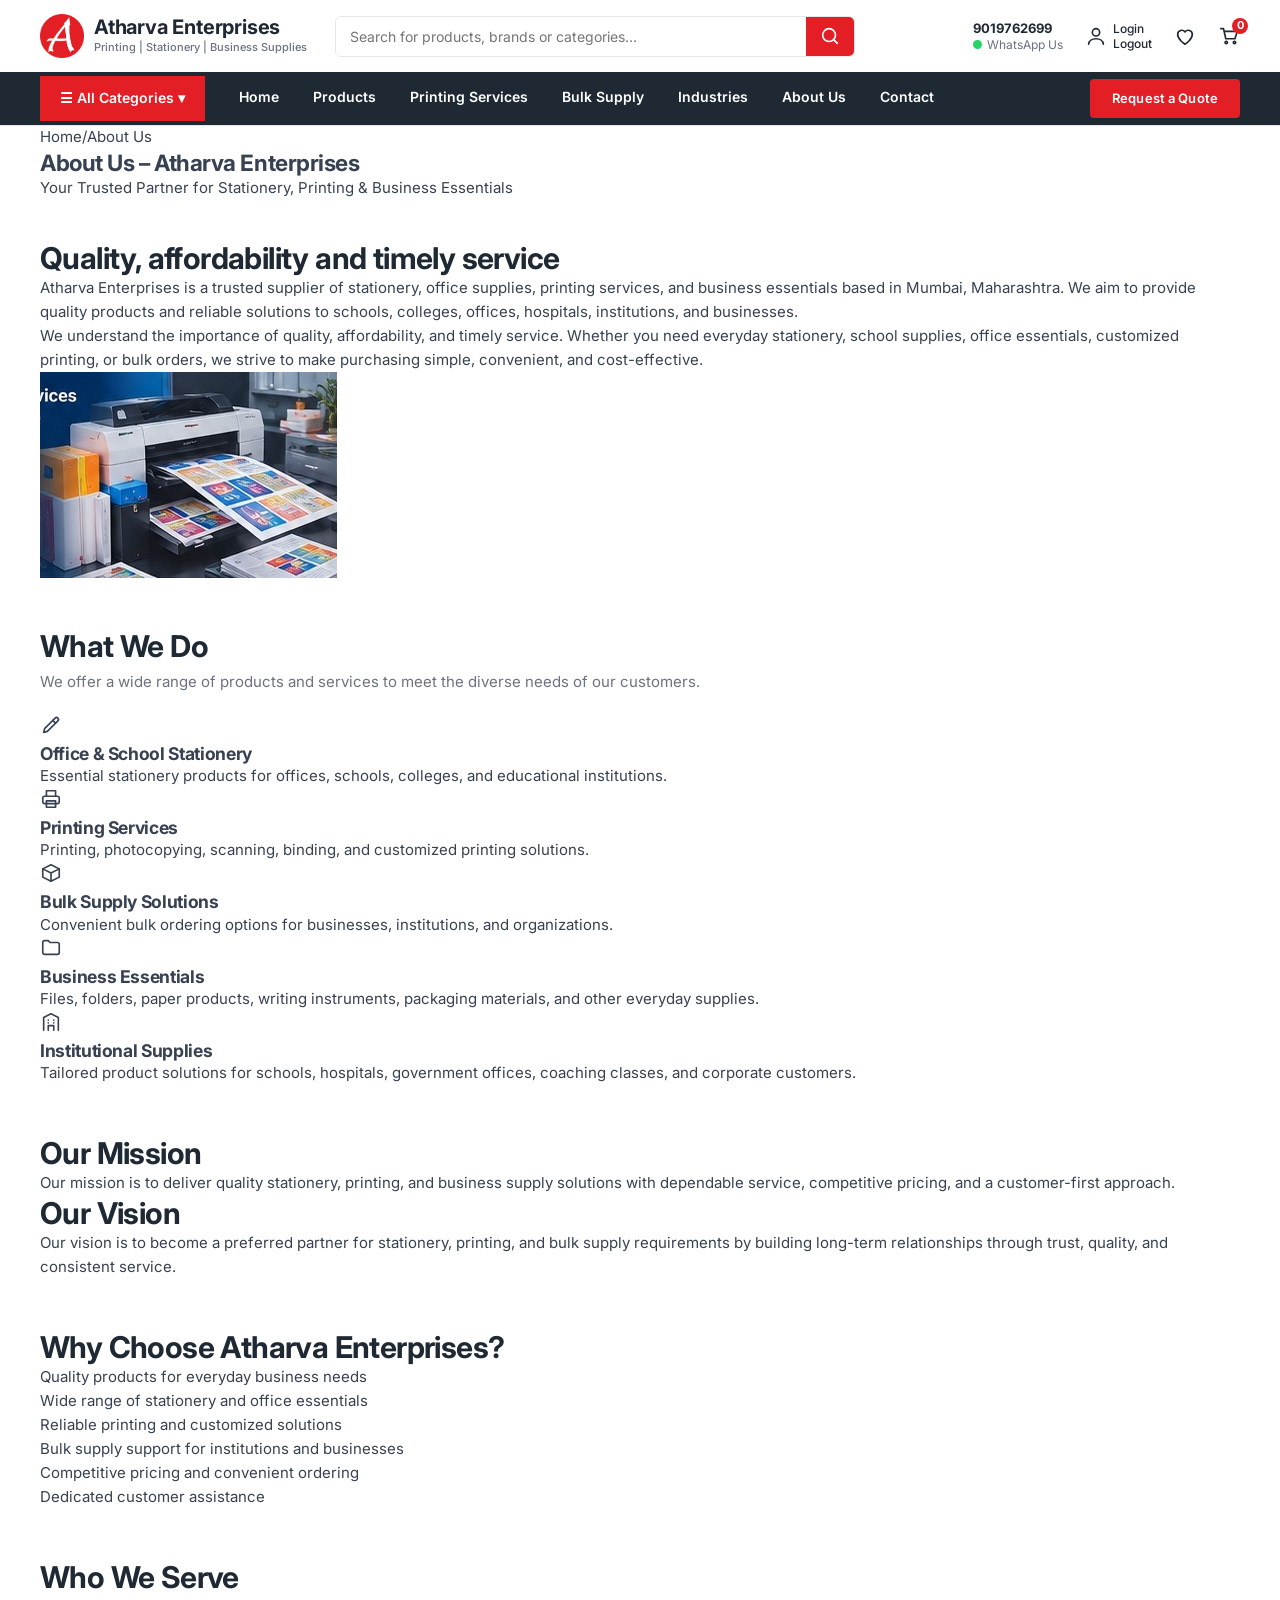
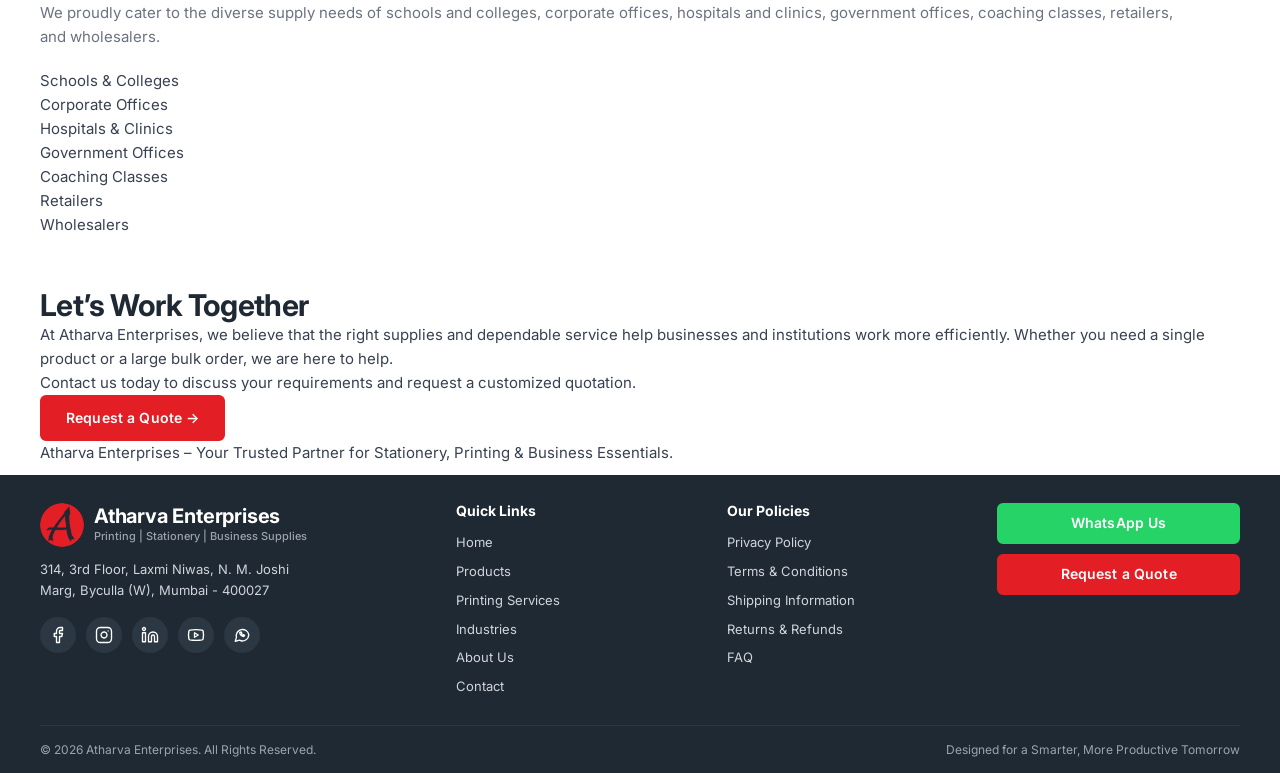
==== about.html @ 60786e64 "Add files via upload" ====
<!DOCTYPE html>
<html lang="en">
<head>
<meta charset="UTF-8">
<meta name="viewport" content="width=device-width, initial-scale=1">
<title>About Us | Atharva Enterprises</title>
<meta name="description" content="Atharva Enterprises is a trusted Mumbai supplier of stationery, office supplies, printing services and business essentials for schools, offices, hospitals and institutions.">
<link rel="icon" href="images/logo.png">
<link rel="preconnect" href="https://fonts.googleapis.com">
<link rel="preconnect" href="https://fonts.gstatic.com" crossorigin>
<link href="https://fonts.googleapis.com/css2?family=Inter:wght@400;500;600;700;800&display=swap" rel="stylesheet">
<link rel="stylesheet" href="css/style.css">
</head>
<body>

<!-- HEADER -->
<header class="header">
  <div class="container header__top">
    <a class="logo" href="index.html">
      <img src="images/logo.png" alt="Atharva Enterprises logo">
      <span><strong>Atharva Enterprises</strong><small>Printing | Stationery | Business Supplies</small></span>
    </a>
    <form class="search" role="search" onsubmit="return false">
      <input type="search" placeholder="Search for products, brands or categories..." aria-label="Search">
      <button type="submit" aria-label="Search"><svg viewBox="0 0 24 24"><circle cx="11" cy="11" r="7"/><path d="m20 20-3.5-3.5"/></svg></button>
    </form>
    <div class="header__actions">
      <a class="contact" href="tel:9019762699"><strong>9019762699</strong><span class="wa">WhatsApp Us</span></a>
      <a class="icon-link" href="#"><svg viewBox="0 0 24 24"><circle cx="12" cy="8" r="4"/><path d="M4 21c0-4 4-6 8-6s8 2 8 6"/></svg><span>Login<br>Logout</span></a>
      <a class="icon-link" href="#" aria-label="Wishlist"><svg viewBox="0 0 24 24"><path d="M12 21s-8-5-8-11a4.5 4.5 0 0 1 8-2.5A4.5 4.5 0 0 1 20 10c0 6-8 11-8 11z"/></svg></a>
      <a class="icon-link cart" href="#" aria-label="Cart"><svg viewBox="0 0 24 24"><path d="M3 4h3l2.5 11h10L21 7H7"/><circle cx="9" cy="19" r="1.3"/><circle cx="18" cy="19" r="1.3"/></svg><b>0</b></a>
    </div>
  </div>
  <nav class="nav">
    <div class="container nav__inner">
      <button class="nav__all" type="button">&#9776; All Categories &#9662;</button>
      <ul>
        <li><a href="index.html">Home</a></li>
        <li><a href="index.html#categories">Products</a></li>
        <li><a href="#">Printing Services</a></li>
        <li><a href="index.html#quote">Bulk Supply</a></li>
        <li><a href="#">Industries</a></li>
        <li><a href="about.html" aria-current="page">About Us</a></li>
        <li><a href="contact.html">Contact</a></li>
      </ul>
      <a class="btn btn--sm" href="index.html#quote">Request a Quote</a>
    </div>
  </nav>
</header>

<main>
<!-- PAGE HEADER -->
<section class="page-hero">
  <div class="container">
    <nav class="crumbs" aria-label="Breadcrumb"><a href="index.html">Home</a><span aria-hidden="true">/</span><span aria-current="page">About Us</span></nav>
    <h1>About Us &ndash; Atharva Enterprises</h1>
    <p>Your Trusted Partner for Stationery, Printing &amp; Business Essentials</p>
  </div>
</section>

<!-- INTRO -->
<section class="section">
  <div class="container about-intro">
    <div class="about-intro__text">
      <h2>Quality, affordability and timely service</h2>
      <p>Atharva Enterprises is a trusted supplier of stationery, office supplies, printing services, and business essentials based in Mumbai, Maharashtra. We aim to provide quality products and reliable solutions to schools, colleges, offices, hospitals, institutions, and businesses.</p>
      <p>We understand the importance of quality, affordability, and timely service. Whether you need everyday stationery, school supplies, office essentials, customized printing, or bulk orders, we strive to make purchasing simple, convenient, and cost-effective.</p>
    </div>
    <img class="about-intro__img" src="images/printing-services.jpg" alt="Large format printer at Atharva Enterprises">
  </div>
</section>

<!-- WHAT WE DO -->
<section class="section">
  <div class="container">
    <div class="section__head">
      <div>
        <h2>What We Do</h2>
        <p>We offer a wide range of products and services to meet the diverse needs of our customers.</p>
      </div>
    </div>
    <div class="about-cards">
      <article class="about-card"><span class="about-card__icon"><svg viewBox="0 0 24 24"><path d="M4 20l1-4L16.5 4.5a2.1 2.1 0 0 1 3 3L8 19z"/><path d="m14 7 3 3"/></svg></span><h3>Office &amp; School Stationery</h3><p>Essential stationery products for offices, schools, colleges, and educational institutions.</p></article>
      <article class="about-card"><span class="about-card__icon"><svg viewBox="0 0 24 24"><path d="M7 9V3h10v6"/><rect x="3" y="9" width="18" height="8" rx="2"/><path d="M7 14h10v7H7z"/></svg></span><h3>Printing Services</h3><p>Printing, photocopying, scanning, binding, and customized printing solutions.</p></article>
      <article class="about-card"><span class="about-card__icon"><svg viewBox="0 0 24 24"><path d="M3 7.5 12 3l9 4.5v9L12 21l-9-4.5z"/><path d="m3 7.5 9 4.5 9-4.5M12 12v9"/></svg></span><h3>Bulk Supply Solutions</h3><p>Convenient bulk ordering options for businesses, institutions, and organizations.</p></article>
      <article class="about-card"><span class="about-card__icon"><svg viewBox="0 0 24 24"><path d="M3 6a2 2 0 0 1 2-2h4l2 2h8a2 2 0 0 1 2 2v9a2 2 0 0 1-2 2H5a2 2 0 0 1-2-2z"/></svg></span><h3>Business Essentials</h3><p>Files, folders, paper products, writing instruments, packaging materials, and other everyday supplies.</p></article>
      <article class="about-card"><span class="about-card__icon"><svg viewBox="0 0 24 24"><path d="M4 21V7l8-4 8 4v14"/><path d="M9 21v-5h6v5M9 10h.01M15 10h.01M9 13h.01M15 13h.01"/></svg></span><h3>Institutional Supplies</h3><p>Tailored product solutions for schools, hospitals, government offices, coaching classes, and corporate customers.</p></article>
    </div>
  </div>
</section>

<!-- MISSION & VISION -->
<section class="section">
  <div class="container mv">
    <div class="mv__panel">
      <h2>Our Mission</h2>
      <p>Our mission is to deliver quality stationery, printing, and business supply solutions with dependable service, competitive pricing, and a customer-first approach.</p>
    </div>
    <div class="mv__panel">
      <h2>Our Vision</h2>
      <p>Our vision is to become a preferred partner for stationery, printing, and bulk supply requirements by building long-term relationships through trust, quality, and consistent service.</p>
    </div>
  </div>
</section>

<!-- WHY CHOOSE -->
<section class="section">
  <div class="container">
    <div class="why">
      <h2>Why Choose Atharva Enterprises?</h2>
      <ul class="why__list">
        <li>Quality products for everyday business needs</li>
        <li>Wide range of stationery and office essentials</li>
        <li>Reliable printing and customized solutions</li>
        <li>Bulk supply support for institutions and businesses</li>
        <li>Competitive pricing and convenient ordering</li>
        <li>Dedicated customer assistance</li>
      </ul>
    </div>
  </div>
</section>

<!-- WHO WE SERVE -->
<section class="section">
  <div class="container">
    <div class="section__head">
      <div>
        <h2>Who We Serve</h2>
        <p>We proudly cater to the diverse supply needs of schools and colleges, corporate offices, hospitals and clinics, government offices, coaching classes, retailers, and wholesalers.</p>
      </div>
    </div>
    <ul class="chips">
      <li>Schools &amp; Colleges</li>
      <li>Corporate Offices</li>
      <li>Hospitals &amp; Clinics</li>
      <li>Government Offices</li>
      <li>Coaching Classes</li>
      <li>Retailers</li>
      <li>Wholesalers</li>
    </ul>
  </div>
</section>

<!-- CTA -->
<section class="section about-end">
  <div class="container">
    <div class="cta-band">
      <div class="cta-band__text">
        <h2>Let&rsquo;s Work Together</h2>
        <p>At Atharva Enterprises, we believe that the right supplies and dependable service help businesses and institutions work more efficiently. Whether you need a single product or a large bulk order, we are here to help.</p>
        <p>Contact us today to discuss your requirements and request a customized quotation.</p>
      </div>
      <div class="cta-band__btns">
        <a class="btn" href="index.html#quote">Request a Quote &rarr;</a>
        <a class="btn btn--ghost" href="contact.html">Contact Us</a>
      </div>
    </div>
    <p class="about-tagline">Atharva Enterprises &ndash; Your Trusted Partner for Stationery, Printing &amp; Business Essentials.</p>
  </div>
</section>
</main>

<!-- FOOTER -->
<footer class="footer">
  <div class="container footer__inner">
    <div class="footer__brand">
      <a class="logo" href="index.html">
        <img src="images/logo.png" alt="Atharva Enterprises logo">
        <span><strong>Atharva Enterprises</strong><small>Printing | Stationery | Business Supplies</small></span>
      </a>
      <p>314, 3rd Floor, Laxmi Niwas, N. M. Joshi Marg, Byculla (W), Mumbai - 400027</p>
      <div class="social">
        <a href="#" target="_blank" rel="noopener" aria-label="Facebook"><svg viewBox="0 0 24 24"><path d="M18 2h-3a5 5 0 0 0-5 5v3H7v4h3v8h4v-8h3l1-4h-4V7a1 1 0 0 1 1-1h3z"/></svg></a>
        <a href="#" target="_blank" rel="noopener" aria-label="Instagram"><svg viewBox="0 0 24 24"><rect x="2" y="2" width="20" height="20" rx="5"/><path d="M16 11.4A4 4 0 1 1 12.6 8 4 4 0 0 1 16 11.4z"/><path d="M17.5 6.5h.01"/></svg></a>
        <a href="#" target="_blank" rel="noopener" aria-label="LinkedIn"><svg viewBox="0 0 24 24"><path d="M16 8a6 6 0 0 1 6 6v7h-4v-7a2 2 0 0 0-4 0v7h-4v-7a6 6 0 0 1 6-6z"/><rect x="2" y="9" width="4" height="12"/><circle cx="4" cy="4" r="2"/></svg></a>
        <a href="#" target="_blank" rel="noopener" aria-label="YouTube"><svg viewBox="0 0 24 24"><path d="M2.5 17a24 24 0 0 1 0-10 2 2 0 0 1 1.4-1.4 49.6 49.6 0 0 1 16.2 0A2 2 0 0 1 21.5 7a24 24 0 0 1 0 10 2 2 0 0 1-1.4 1.4 49.6 49.6 0 0 1-16.2 0A2 2 0 0 1 2.5 17z"/><path d="m10 15 5-3-5-3z"/></svg></a>
        <a href="https://wa.me/919019762699" target="_blank" rel="noopener" aria-label="WhatsApp"><svg viewBox="0 0 24 24"><path d="M21 11.5a8.4 8.4 0 0 1-12.4 7.4L3 20.5l1.6-5.4A8.4 8.4 0 1 1 21 11.5z"/><path d="M9 8.5c0 3 2.5 5.500 5.500 5.500l1-1.500-1.800-.9-.8.800a4 4 0 0 1-1.800-1.800l.8-.8-.9-1.800z"/></svg></a>
      </div>
    </div>
    <div class="footer__col">
      <h3>Quick Links</h3>
      <a href="index.html">Home</a><a href="index.html#categories">Products</a><a href="#">Printing Services</a><a href="#">Industries</a><a href="about.html">About Us</a><a href="contact.html">Contact</a>
    </div>
    <div class="footer__col">
      <h3>Our Policies</h3>
      <a href="#">Privacy Policy</a><a href="#">Terms &amp; Conditions</a><a href="#">Shipping Information</a><a href="#">Returns &amp; Refunds</a><a href="#">FAQ</a>
    </div>
    <div class="footer__cta">
      <a class="btn btn--wa" href="https://wa.me/919019762699">WhatsApp Us</a>
      <a class="btn" href="index.html#quote">Request a Quote</a>
    </div>
  </div>
  <div class="footer__bar container">
    <span>&copy; 2026 Atharva Enterprises. All Rights Reserved.</span>
    <span>Designed for a Smarter, More Productive Tomorrow</span>
  </div>
</footer>

</body>
</html>
---- css/style.css ----
/* ===== Tokens ===== */
:root {
  --red: #E31E24;
  --red-dark: #B9151B;
  --red-light: #FF5A5F;
  --red-tint: #FDECEC;
  --char: #1F2933;
  --char-2: #2B3743;
  --text: #374151;
  --muted: #6B7280;
  --line: #E5E7EB;
  --bg: #FFFFFF;
  --bg-soft: #F5F6F8;
  --wa: #25D366;
  --radius: 8px;
  --font: "Inter", "Segoe UI", Arial, sans-serif;

  /* ---- Typography system ---- */
  --fw-regular: 400; --fw-medium: 500; --fw-semibold: 600; --fw-bold: 700; --fw-extrabold: 800;
  --fs-h1: clamp(28px, 1.6rem + 1.9vw, 44px);   /* hero heading   */
  --fs-h2: clamp(22px, 1.1rem + 1.3vw, 30px);   /* section titles */
  --fs-h3: clamp(18px, 1rem + 0.9vw, 22px);     /* panel titles   */
  --fs-lead: 16px;   /* hero paragraph             */
  --fs-body: 15px;   /* paragraphs, descriptions   */
  --fs-base: 14px;   /* nav, cards, buttons, forms */
  --fs-md: 13px;     /* labels, links, footer      */
  --fs-sm: 12px;     /* captions                   */
  --fs-xs: 11px;     /* tiny labels, badges        */
  --lh-tight: 1.2; --lh-snug: 1.4; --lh-body: 1.6;
  --ls-heading: -0.02em;
}

*, *::before, *::after { box-sizing: border-box; }
html { scroll-behavior: smooth; }
body { margin: 0; font-family: var(--font); font-size: var(--fs-body); font-weight: var(--fw-regular); color: var(--text); background: var(--bg); line-height: var(--lh-body); -webkit-font-smoothing: antialiased; text-rendering: optimizeLegibility; }
button, input { font-family: inherit; }
img { display: block; max-width: 100%; }
a { color: inherit; text-decoration: none; }
ul { list-style: none; margin: 0; padding: 0; }
h1, h2, h3, p { margin: 0; }
h1, h2, h3 { line-height: var(--lh-tight); letter-spacing: var(--ls-heading); text-wrap: balance; }
p { text-wrap: pretty; }
svg { width: 22px; height: 22px; fill: none; stroke: currentColor; stroke-width: 1.8; stroke-linecap: round; stroke-linejoin: round; flex: none; }
:focus-visible { outline: 3px solid var(--red); outline-offset: 2px; }
.container { width: min(1200px, 100% - 40px); margin-inline: auto; }

/* ===== Buttons ===== */
.btn { display: inline-flex; align-items: center; justify-content: center; gap: 6px; padding: 13px 24px; background: var(--red); color: #fff; font: var(--fw-semibold) var(--fs-base)/var(--lh-tight) var(--font); letter-spacing: .01em; border: 2px solid var(--red); border-radius: 6px; cursor: pointer; transition: background .2s, border-color .2s; }
.btn:hover { background: var(--red-dark); border-color: var(--red-dark); }
.btn--sm { padding: 10px 20px; font-size: var(--fs-md); border-radius: 4px; }
.btn--ghost { background: transparent; border-color: rgba(255,255,255,.6); }
.btn--ghost:hover { background: #fff; color: var(--char); border-color: #fff; }
.btn--wa { background: var(--wa); border-color: var(--wa); }
.btn--wa:hover { background: #1EB556; border-color: #1EB556; }

/* ===== Header ===== */
.header { background: #fff; position: sticky; top: 0; z-index: 50; box-shadow: 0 1px 0 var(--line); }
.header__top { display: flex; align-items: center; gap: 28px; padding-block: 14px; }
.logo { display: flex; align-items: center; gap: 10px; }
.logo img { width: 44px; height: 44px; }
.logo strong { display: block; font-size: 20px; font-weight: var(--fw-bold); letter-spacing: -0.01em; color: var(--char); line-height: 1.15; }
.logo small { display: block; font-size: var(--fs-xs); color: var(--muted); font-weight: var(--fw-medium); }
.search { flex: 1; display: flex; max-width: 520px; border: 1.5px solid var(--line); border-radius: 6px; overflow: hidden; }
.search input { flex: 1; border: 0; padding: 11px 14px; font: var(--fw-regular) var(--fs-base) var(--font); color: var(--text); min-width: 0; background: #fff; }
.search input:focus { outline: none; }
.search:focus-within { border-color: var(--red); }
.search button { width: 48px; border: 0; background: var(--red); color: #fff; cursor: pointer; display: grid; place-items: center; }
.search button:hover { background: var(--red-dark); }
.header__actions { margin-left: auto; display: flex; align-items: center; gap: 22px; }
.contact { display: grid; font-size: var(--fs-md); line-height: 1.3; color: var(--char); }
.contact strong { font-weight: var(--fw-bold); }
.wa { color: var(--muted); font-size: var(--fs-sm); font-weight: var(--fw-regular); }
.wa::before { content: ""; display: inline-block; width: 9px; height: 9px; margin-right: 5px; border-radius: 50%; background: var(--wa); }
.icon-link { display: flex; align-items: center; gap: 6px; color: var(--char); font-size: var(--fs-sm); font-weight: var(--fw-medium); line-height: 1.25; }
.icon-link:hover { color: var(--red); }
.cart { position: relative; }
.cart b { position: absolute; top: -7px; right: -8px; min-width: 16px; height: 16px; padding: 0 4px; border-radius: 8px; background: var(--red); color: #fff; font-size: var(--fs-xs); font-weight: var(--fw-bold); display: grid; place-items: center; }

.nav { background: var(--char); }
.nav__inner { display: flex; align-items: center; gap: 34px; }
.nav__all { background: var(--red); color: #fff; border: 0; padding: 14px 20px; font: var(--fw-semibold) var(--fs-base)/var(--lh-tight) var(--font); cursor: pointer; }
.nav__all:hover { background: var(--red-dark); }
.nav ul { display: flex; gap: 34px; flex: 1; }
.nav ul a { display: block; padding: 14px 0; color: #fff; font-size: var(--fs-base); font-weight: var(--fw-semibold); border-bottom: 3px solid transparent; }
.nav ul a:hover { border-color: var(--red); }

/* ===== Hero ===== */
.hero { position: relative; color: #fff; overflow: hidden; background: var(--char); }
/* image sits on the right and fades into the dark background on the left */
.hero::before { content: ""; position: absolute; top: 0; right: 0; bottom: 0; width: 62%; background: url("../images/banner.png") center / cover no-repeat; -webkit-mask-image: linear-gradient(90deg, transparent 0%, #000 42%); mask-image: linear-gradient(90deg, transparent 0%, #000 42%); }
.hero__inner { position: relative; z-index: 1; display: flex; align-items: center; min-height: 380px; }
.hero__text { padding: 38px 0 40px; position: relative; z-index: 1; }
.hero h1 { font-size: var(--fs-h1); font-weight: var(--fw-bold); line-height: 1.15; letter-spacing: -0.025em; }
.hero h1 strong { font-weight: var(--fw-extrabold); }
.hero h1 em { font-style: normal; color: var(--red-light); }
.hero p { max-width: 540px; margin-top: 18px; font-size: var(--fs-lead); line-height: 1.65; color: #E5E7EB; }
.hero__btns { display: flex; flex-wrap: wrap; gap: 14px; margin-top: 26px; }

/* ===== Trust bar ===== */
.trust { background: var(--bg-soft); border-bottom: 1px solid var(--line); }
.trust__list { display: flex; justify-content: space-between; flex-wrap: wrap; gap: 16px 24px; padding-block: 18px; }
.trust li { display: flex; align-items: center; gap: 10px; font-size: var(--fs-sm); color: var(--muted); line-height: 1.3; }
.trust li svg { width: 30px; height: 30px; color: var(--red); }
.trust strong { display: block; color: var(--char); font-size: var(--fs-md); font-weight: var(--fw-semibold); }

/* ===== Sections ===== */
.section { padding: 40px 0 10px; }
.section__head { display: flex; justify-content: space-between; align-items: flex-end; gap: 16px; margin-bottom: 20px; }
.section h2 { font-size: var(--fs-h2); font-weight: var(--fw-bold); color: var(--char); }
.section__head p { margin-top: 6px; font-size: var(--fs-body); color: var(--muted); }
.link { color: var(--red); font-size: var(--fs-md); font-weight: var(--fw-semibold); white-space: nowrap; }
.link:hover { color: var(--red-dark); text-decoration: underline; }

/* Categories */
.cats { display: grid; gap: 14px; margin-bottom: 14px; }
.cats--5 { grid-template-columns: repeat(5, 1fr); }
.cats--6 { grid-template-columns: repeat(6, 1fr); }
.cat { display: flex; flex-direction: column; align-items: center; justify-content: space-between; gap: 8px; padding: 12px 8px 14px; border: 1px solid var(--line); border-radius: var(--radius); background: var(--bg-soft); text-align: center; font-size: var(--fs-base); font-weight: var(--fw-semibold); line-height: var(--lh-snug); color: var(--char); transition: border-color .2s, box-shadow .2s; }
.cats--5 .cat { min-height: 138px; }
.cats--6 .cat { background: #fff; }
.cat--blue { background: #EEF3FA; }
.cat--peach { background: #FBEFE9; }
.cat img { width: 100%; max-width: 130px; height: 100%; object-fit: contain;  }
.cat:hover { border-color: var(--red); box-shadow: 0 6px 16px rgba(31,41,51,.10); }

/* Printing services */
.print { position: relative; display: grid; grid-template-columns: 1fr 1.25fr; align-items: center; margin-top: 30px; border-radius: 10px; overflow: hidden; background: var(--char); color: #fff; }
.print__text { padding: 26px 30px; position: relative; z-index: 1; }
.print h2 { color: #fff; font-size: var(--fs-h3); font-weight: var(--fw-bold); }
.print p { margin-top: 8px; font-size: var(--fs-base); color: #D1D5DB; max-width: 340px; }
.print ul { margin: 16px 0 20px; display: grid; gap: 9px; }
.print li { display: flex; align-items: center; gap: 10px; font-size: var(--fs-base); font-weight: var(--fw-medium); }
.print li::before { content: "\2713"; display: grid; place-items: center; width: 18px; height: 18px; border-radius: 50%; background: var(--red); color: #fff; font-size: 11px; font-weight: 700; }
.print__img { width: 100%; height: 100%; min-height: 210px; object-fit: cover; -webkit-mask-image: linear-gradient(90deg, transparent, #000 22%, #000 80%, transparent); mask-image: linear-gradient(90deg, transparent, #000 22%, #000 80%, transparent); }
.badge { position: absolute; top: 14px; right: 28px; width: 92px; height: 92px; border-radius: 50%; background: var(--red); display: grid; place-content: center; text-align: center; font-size: var(--fs-xs); line-height: 1.35; box-shadow: 0 6px 16px rgba(0,0,0,.3); }
.badge strong { font-size: var(--fs-md); font-weight: var(--fw-bold); }

/* Industries */
.inds { display: grid; grid-template-columns: repeat(6, 1fr); gap: 14px; }
.ind { display: flex; flex-direction: column; gap: 3px; padding: 6px 6px 12px; border: 1px solid var(--line); border-radius: var(--radius); background: #fff; font-size: var(--fs-sm); color: var(--muted); line-height: 1.45; transition: border-color .2s, box-shadow .2s; }
.ind img { width: 100%; aspect-ratio: 91 / 57; object-fit: cover; border-radius: 5px; margin-bottom: 6px; }
.ind strong { font-size: var(--fs-md); font-weight: var(--fw-semibold); color: var(--char); }
.ind:hover { border-color: var(--red); box-shadow: 0 6px 16px rgba(31,41,51,.10); }

/* Quote */
.quote { display: grid; grid-template-columns: 150px 1fr 1.25fr; align-items: center; gap: 26px; margin: 34px 0; padding: 16px 20px 16px 0; background: var(--char); color: #fff; border-radius: 10px; overflow: hidden; }
.quote__img { width: 100%; height: 100%; min-height: 100px; object-fit: cover; -webkit-mask-image: linear-gradient(90deg, #000 70%, transparent); mask-image: linear-gradient(90deg, #000 70%, transparent); }
.quote h2 { color: #fff; font-size: var(--fs-h3); font-weight: var(--fw-bold); }
.quote__text p { margin-top: 8px; font-size: var(--fs-base); color: #D1D5DB; max-width: 360px; }
.quote__form { display: grid; grid-template-columns: 1fr 1fr; gap: 10px; padding: 14px; background: #fff; border-radius: var(--radius); }
.quote__form input { width: 100%; padding: 10px 12px; border: 1px solid var(--line); border-radius: 5px; font: var(--fw-regular) var(--fs-base) var(--font); color: var(--text); background: #fff; }
.quote__form input:focus { outline: none; border-color: var(--red); box-shadow: 0 0 0 3px var(--red-tint); }
.quote__form .btn { grid-column: 1 / -1; padding: 11px 20px; font-size: var(--fs-base); }

/* ===== Footer ===== */
.footer { background: var(--char); color: #D1D5DB; font-size: var(--fs-md); line-height: var(--lh-body); }
.footer__inner { display: grid; grid-template-columns: 1.6fr 1fr 1fr 1fr; gap: 28px; padding-block: 28px; align-items: start; }
.footer .logo strong { color: #fff; }
.footer .logo small { color: #9CA3AF; }
.footer .logo img { border-radius: 50%; }
.footer__brand p { margin-top: 12px; max-width: 280px; line-height: 1.6; }
.social { display: flex; gap: 10px; margin-top: 16px; }
.social a { display: grid; place-items: center; width: 36px; height: 36px; border-radius: 50%; background: var(--char-2); color: #fff; transition: background .2s, transform .2s; }
.social a:hover { background: var(--red); transform: translateY(-2px); }
.social svg { width: 18px; height: 18px; }
.footer__col { display: grid; gap: 8px; }
.footer__col h3 { margin-bottom: 4px; font-size: var(--fs-base); font-weight: var(--fw-bold); letter-spacing: 0; color: #fff; }
.footer__col a:hover { color: #fff; text-decoration: underline; }
.footer__cta { display: grid; gap: 10px; justify-items: stretch; }
.footer__cta .btn { padding: 10px 16px; font-size: var(--fs-base); }
.footer__bar { display: flex; justify-content: space-between; flex-wrap: wrap; gap: 6px; padding-block: 14px; border-top: 1px solid var(--char-2); font-size: var(--fs-sm); color: #9CA3AF; }

/* ===== Responsive ===== */
@media (max-width: 1024px) {
  .header__top { flex-wrap: wrap; gap: 14px; }
  .search { order: 3; flex-basis: 100%; max-width: none; }
  .cats--5, .cats--6, .inds { grid-template-columns: repeat(3, 1fr); }
  .quote { grid-template-columns: 1fr; padding: 22px; }
  .quote__img { display: none; }
  .footer__inner { grid-template-columns: 1fr 1fr; }
}
@media (max-width: 760px) {
  :root { --fs-lead: 15px; }
  .hero h1 br { display: none; }
  .nav ul, .nav .btn { display: none; }
  .header__actions { gap: 14px; }
  .contact, .icon-link span { display: none; }
  .hero::before { width: 100%; opacity: .35; -webkit-mask-image: none; mask-image: none; }
  .hero__inner { min-height: 0; }
    .trust__list { justify-content: flex-start; }
  .section__head { flex-direction: column; align-items: flex-start; }
  .print { grid-template-columns: 1fr; }
  .print__img { min-height: 180px; }
  .badge { top: auto; bottom: 14px; }
  .quote__form { grid-template-columns: 1fr; }
  .cats--5, .cats--6, .inds { grid-template-columns: repeat(2, 1fr); }
}
@media (max-width: 480px) { .footer__inner { grid-template-columns: 1fr; } }
@media (prefers-reduced-motion: reduce) { * { transition: none !important; scroll-behavior: auto !important; } }
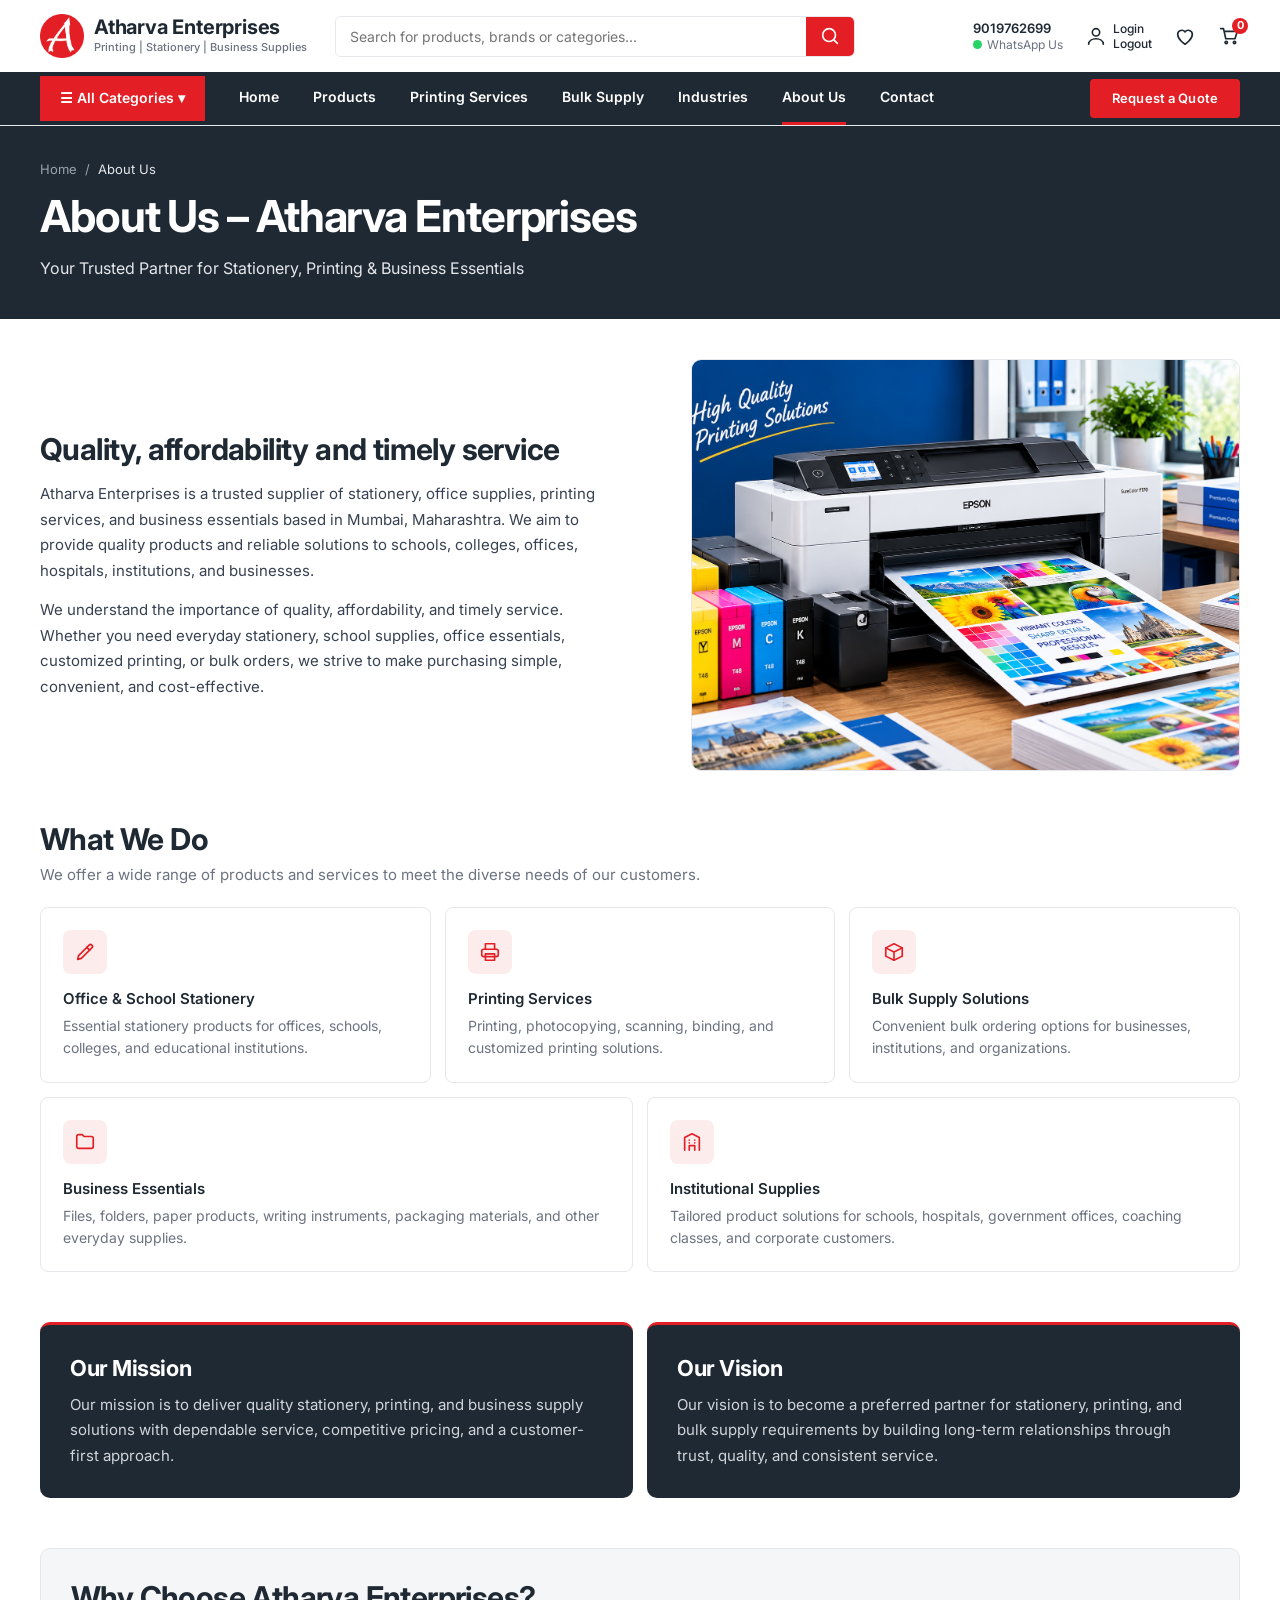
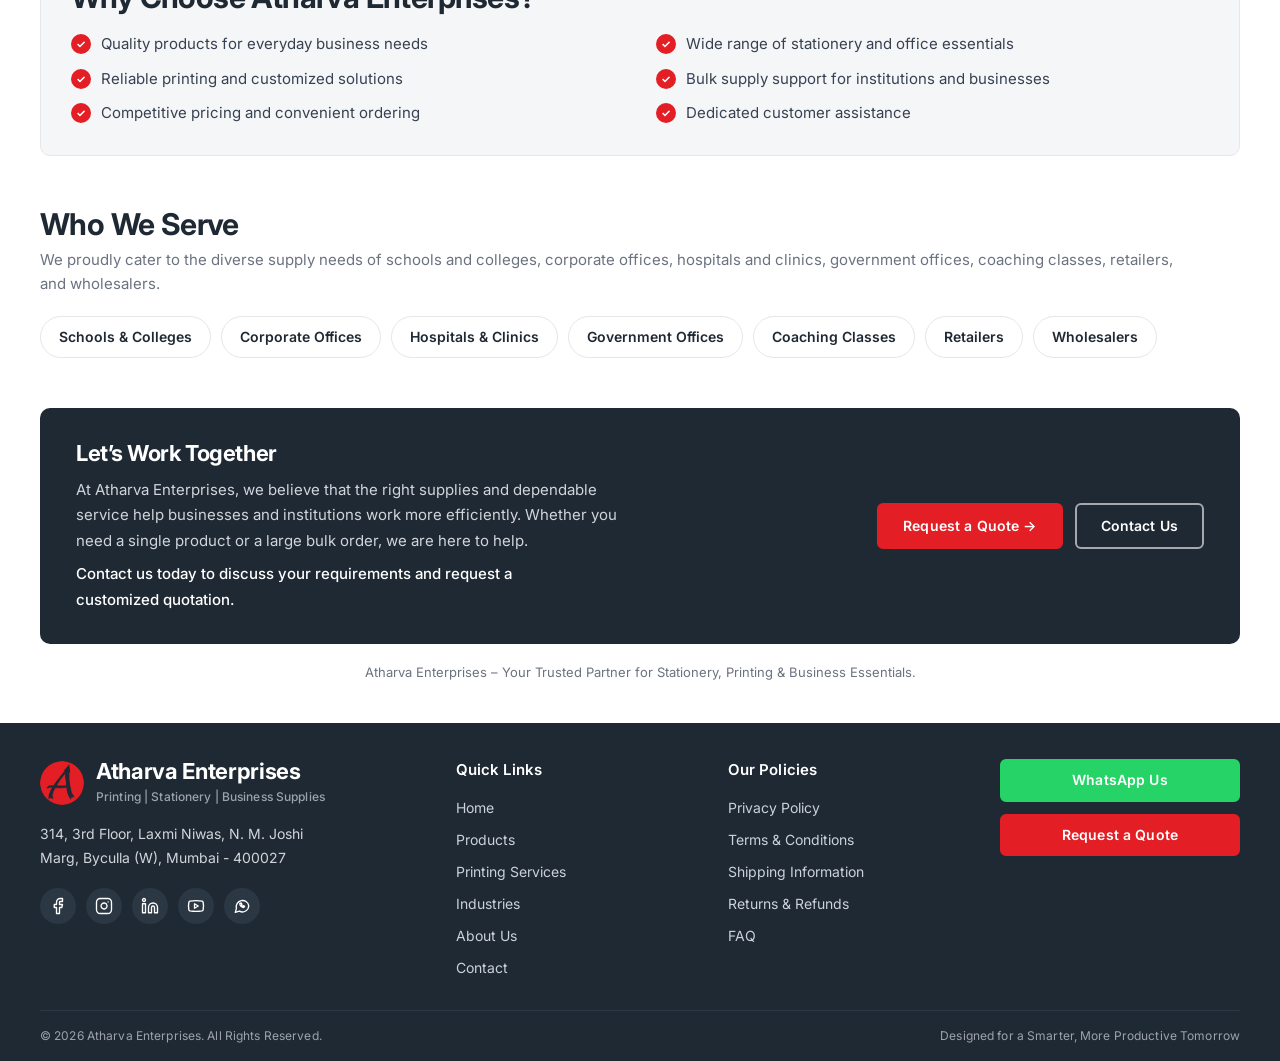
==== commit 1a6ecd58: "Add files via upload" ====
--- a/about.html
+++ b/about.html
@@ -66,7 +66,7 @@
       <p>Atharva Enterprises is a trusted supplier of stationery, office supplies, printing services, and business essentials based in Mumbai, Maharashtra. We aim to provide quality products and reliable solutions to schools, colleges, offices, hospitals, institutions, and businesses.</p>
       <p>We understand the importance of quality, affordability, and timely service. Whether you need everyday stationery, school supplies, office essentials, customized printing, or bulk orders, we strive to make purchasing simple, convenient, and cost-effective.</p>
     </div>
-    <img class="about-intro__img" src="images/printing-services.jpg" alt="Large format printer at Atharva Enterprises">
+    <img class="about-intro__img" src="images/printing.png" alt="Large format printer at Atharva Enterprises">
   </div>
 </section>
 
--- a/css/style.css
+++ b/css/style.css
@@ -16,7 +16,19 @@
   --font: "Inter", "Segoe UI", Arial, sans-serif;
 
   /* ---- Typography system ---- */
-  --fw-regular: 400; --fw-medium: 500; --fw-semibold: 600; --fw-bold: 700; --fw-extrabold: 800;
+  --fw-regular: 400; --fw-medium: 500; --fw-semibold: 600; --fw-bold: 700;
+  /* weight roles: change a role here and it updates everywhere */
+  --fw-h1: var(--fw-bold);          /* hero heading              */
+  --fw-h2: var(--fw-bold);          /* section / panel titles    */
+  --fw-h3: var(--fw-semibold);      /* sub-headings, footer heads*/
+  --fw-brand: var(--fw-bold);       /* logo / brand name         */
+  --fw-nav: var(--fw-semibold);     /* navigation                */
+  --fw-label: var(--fw-semibold);   /* category, card & link labels */
+  --fw-button: var(--fw-semibold);  /* buttons and CTAs          */
+  --fw-body: var(--fw-regular);     /* paragraphs, footer links  */
+  --fw-caption: var(--fw-regular);  /* small text, copyright     */
+  --fs-logo: 20px; --fs-logo-lg: 22px;
+  --ls-ui: .01em;
   --fs-h1: clamp(28px, 1.6rem + 1.9vw, 44px);   /* hero heading   */
   --fs-h2: clamp(22px, 1.1rem + 1.3vw, 30px);   /* section titles */
   --fs-h3: clamp(18px, 1rem + 0.9vw, 22px);     /* panel titles   */
@@ -32,20 +44,23 @@
 
 *, *::before, *::after { box-sizing: border-box; }
 html { scroll-behavior: smooth; }
-body { margin: 0; font-family: var(--font); font-size: var(--fs-body); font-weight: var(--fw-regular); color: var(--text); background: var(--bg); line-height: var(--lh-body); -webkit-font-smoothing: antialiased; text-rendering: optimizeLegibility; }
-button, input { font-family: inherit; }
+body { margin: 0; font-family: var(--font); font-size: var(--fs-body); font-weight: var(--fw-body); color: var(--text); background: var(--bg); line-height: var(--lh-body); -webkit-font-smoothing: antialiased; text-rendering: optimizeLegibility; }
+button, input, select, textarea { font-family: inherit; }
 img { display: block; max-width: 100%; }
 a { color: inherit; text-decoration: none; }
 ul { list-style: none; margin: 0; padding: 0; }
 h1, h2, h3, p { margin: 0; }
 h1, h2, h3 { line-height: var(--lh-tight); letter-spacing: var(--ls-heading); text-wrap: balance; }
-p { text-wrap: pretty; }
+h1 { font-weight: var(--fw-h1); }
+h2 { font-weight: var(--fw-h2); }
+h3 { font-weight: var(--fw-h3); }
+p { text-wrap: pretty; font-weight: var(--fw-body); }
 svg { width: 22px; height: 22px; fill: none; stroke: currentColor; stroke-width: 1.8; stroke-linecap: round; stroke-linejoin: round; flex: none; }
 :focus-visible { outline: 3px solid var(--red); outline-offset: 2px; }
 .container { width: min(1200px, 100% - 40px); margin-inline: auto; }
 
 /* ===== Buttons ===== */
-.btn { display: inline-flex; align-items: center; justify-content: center; gap: 6px; padding: 13px 24px; background: var(--red); color: #fff; font: var(--fw-semibold) var(--fs-base)/var(--lh-tight) var(--font); letter-spacing: .01em; border: 2px solid var(--red); border-radius: 6px; cursor: pointer; transition: background .2s, border-color .2s; }
+.btn { display: inline-flex; align-items: center; justify-content: center; gap: 6px; padding: 13px 24px; background: var(--red); color: #fff; font: var(--fw-button) var(--fs-base)/var(--lh-tight) var(--font); letter-spacing: var(--ls-ui); border: 2px solid var(--red); border-radius: 6px; cursor: pointer; transition: background .2s, border-color .2s; }
 .btn:hover { background: var(--red-dark); border-color: var(--red-dark); }
 .btn--sm { padding: 10px 20px; font-size: var(--fs-md); border-radius: 4px; }
 .btn--ghost { background: transparent; border-color: rgba(255,255,255,.6); }
@@ -58,18 +73,18 @@
 .header__top { display: flex; align-items: center; gap: 28px; padding-block: 14px; }
 .logo { display: flex; align-items: center; gap: 10px; }
 .logo img { width: 44px; height: 44px; }
-.logo strong { display: block; font-size: 20px; font-weight: var(--fw-bold); letter-spacing: -0.01em; color: var(--char); line-height: 1.15; }
+.logo strong { display: block; font-size: var(--fs-logo); font-weight: var(--fw-brand); letter-spacing: -0.01em; color: var(--char); line-height: 1.15; }
 .logo small { display: block; font-size: var(--fs-xs); color: var(--muted); font-weight: var(--fw-medium); }
 .search { flex: 1; display: flex; max-width: 520px; border: 1.5px solid var(--line); border-radius: 6px; overflow: hidden; }
-.search input { flex: 1; border: 0; padding: 11px 14px; font: var(--fw-regular) var(--fs-base) var(--font); color: var(--text); min-width: 0; background: #fff; }
+.search input { flex: 1; border: 0; padding: 11px 14px; font: var(--fw-body) var(--fs-base) var(--font); color: var(--text); min-width: 0; background: #fff; }
 .search input:focus { outline: none; }
 .search:focus-within { border-color: var(--red); }
 .search button { width: 48px; border: 0; background: var(--red); color: #fff; cursor: pointer; display: grid; place-items: center; }
 .search button:hover { background: var(--red-dark); }
 .header__actions { margin-left: auto; display: flex; align-items: center; gap: 22px; }
 .contact { display: grid; font-size: var(--fs-md); line-height: 1.3; color: var(--char); }
-.contact strong { font-weight: var(--fw-bold); }
-.wa { color: var(--muted); font-size: var(--fs-sm); font-weight: var(--fw-regular); }
+.contact strong { font-weight: var(--fw-label); }
+.wa { color: var(--muted); font-size: var(--fs-sm); font-weight: var(--fw-caption); }
 .wa::before { content: ""; display: inline-block; width: 9px; height: 9px; margin-right: 5px; border-radius: 50%; background: var(--wa); }
 .icon-link { display: flex; align-items: center; gap: 6px; color: var(--char); font-size: var(--fs-sm); font-weight: var(--fw-medium); line-height: 1.25; }
 .icon-link:hover { color: var(--red); }
@@ -78,10 +93,10 @@
 
 .nav { background: var(--char); }
 .nav__inner { display: flex; align-items: center; gap: 34px; }
-.nav__all { background: var(--red); color: #fff; border: 0; padding: 14px 20px; font: var(--fw-semibold) var(--fs-base)/var(--lh-tight) var(--font); cursor: pointer; }
+.nav__all { background: var(--red); color: #fff; border: 0; padding: 14px 20px; font: var(--fw-nav) var(--fs-base)/var(--lh-tight) var(--font); cursor: pointer; }
 .nav__all:hover { background: var(--red-dark); }
 .nav ul { display: flex; gap: 34px; flex: 1; }
-.nav ul a { display: block; padding: 14px 0; color: #fff; font-size: var(--fs-base); font-weight: var(--fw-semibold); border-bottom: 3px solid transparent; }
+.nav ul a { display: block; padding: 14px 0; color: #fff; font-size: var(--fs-base); font-weight: var(--fw-nav); border-bottom: 3px solid transparent; }
 .nav ul a:hover { border-color: var(--red); }
 
 /* ===== Hero ===== */
@@ -90,8 +105,8 @@
 .hero::before { content: ""; position: absolute; top: 0; right: 0; bottom: 0; width: 62%; background: url("../images/banner.png") center / cover no-repeat; -webkit-mask-image: linear-gradient(90deg, transparent 0%, #000 42%); mask-image: linear-gradient(90deg, transparent 0%, #000 42%); }
 .hero__inner { position: relative; z-index: 1; display: flex; align-items: center; min-height: 380px; }
 .hero__text { padding: 38px 0 40px; position: relative; z-index: 1; }
-.hero h1 { font-size: var(--fs-h1); font-weight: var(--fw-bold); line-height: 1.15; letter-spacing: -0.025em; }
-.hero h1 strong { font-weight: var(--fw-extrabold); }
+.hero h1 { font-size: var(--fs-h1); font-weight: var(--fw-h1); line-height: 1.15; letter-spacing: -0.025em; }
+.hero h1 strong { font-weight: inherit; }
 .hero h1 em { font-style: normal; color: var(--red-light); }
 .hero p { max-width: 540px; margin-top: 18px; font-size: var(--fs-lead); line-height: 1.65; color: #E5E7EB; }
 .hero__btns { display: flex; flex-wrap: wrap; gap: 14px; margin-top: 26px; }
@@ -101,21 +116,21 @@
 .trust__list { display: flex; justify-content: space-between; flex-wrap: wrap; gap: 16px 24px; padding-block: 18px; }
 .trust li { display: flex; align-items: center; gap: 10px; font-size: var(--fs-sm); color: var(--muted); line-height: 1.3; }
 .trust li svg { width: 30px; height: 30px; color: var(--red); }
-.trust strong { display: block; color: var(--char); font-size: var(--fs-md); font-weight: var(--fw-semibold); }
+.trust strong { display: block; color: var(--char); font-size: var(--fs-md); font-weight: var(--fw-label); }
 
 /* ===== Sections ===== */
 .section { padding: 40px 0 10px; }
 .section__head { display: flex; justify-content: space-between; align-items: flex-end; gap: 16px; margin-bottom: 20px; }
-.section h2 { font-size: var(--fs-h2); font-weight: var(--fw-bold); color: var(--char); }
+.section h2 { font-size: var(--fs-h2); font-weight: var(--fw-h2); color: var(--char); }
 .section__head p { margin-top: 6px; font-size: var(--fs-body); color: var(--muted); }
-.link { color: var(--red); font-size: var(--fs-md); font-weight: var(--fw-semibold); white-space: nowrap; }
+.link { color: var(--red); font-size: var(--fs-md); font-weight: var(--fw-label); white-space: nowrap; }
 .link:hover { color: var(--red-dark); text-decoration: underline; }
 
 /* Categories */
 .cats { display: grid; gap: 14px; margin-bottom: 14px; }
 .cats--5 { grid-template-columns: repeat(5, 1fr); }
 .cats--6 { grid-template-columns: repeat(6, 1fr); }
-.cat { display: flex; flex-direction: column; align-items: center; justify-content: space-between; gap: 8px; padding: 12px 8px 14px; border: 1px solid var(--line); border-radius: var(--radius); background: var(--bg-soft); text-align: center; font-size: var(--fs-base); font-weight: var(--fw-semibold); line-height: var(--lh-snug); color: var(--char); transition: border-color .2s, box-shadow .2s; }
+.cat { display: flex; flex-direction: column; align-items: center; justify-content: space-between; gap: 8px; padding: 12px 8px 14px; border: 1px solid var(--line); border-radius: var(--radius); background: var(--bg-soft); text-align: center; font-size: var(--fs-base); font-weight: var(--fw-label); line-height: var(--lh-snug); color: var(--char); transition: border-color .2s, box-shadow .2s; }
 .cats--5 .cat { min-height: 138px; }
 .cats--6 .cat { background: #fff; }
 .cat--blue { background: #EEF3FA; }
@@ -124,54 +139,67 @@
 .cat:hover { border-color: var(--red); box-shadow: 0 6px 16px rgba(31,41,51,.10); }
 
 /* Printing services */
-.print { position: relative; display: grid; grid-template-columns: 1fr 1.25fr; align-items: center; margin-top: 30px; border-radius: 10px; overflow: hidden; background: var(--char); color: #fff; }
-.print__text { padding: 26px 30px; position: relative; z-index: 1; }
-.print h2 { color: #fff; font-size: var(--fs-h3); font-weight: var(--fw-bold); }
+.print { position: relative; display: flex; align-items: center; min-height: 380px; margin-top: 30px; border-radius: 10px; overflow: hidden; background: linear-gradient(100deg, #0A1F3D 0%, #0F2F5C 45%, #14407A 100%); color: #fff; }
+.print__text { flex: 0 0 48%; padding: 34px 30px 36px; position: relative; z-index: 1; }
+.print h2 { color: #fff; font-size: var(--fs-h3); font-weight: var(--fw-h2); }
 .print p { margin-top: 8px; font-size: var(--fs-base); color: #D1D5DB; max-width: 340px; }
 .print ul { margin: 16px 0 20px; display: grid; gap: 9px; }
 .print li { display: flex; align-items: center; gap: 10px; font-size: var(--fs-base); font-weight: var(--fw-medium); }
-.print li::before { content: "\2713"; display: grid; place-items: center; width: 18px; height: 18px; border-radius: 50%; background: var(--red); color: #fff; font-size: 11px; font-weight: 700; }
-.print__img { width: 100%; height: 100%; min-height: 210px; object-fit: cover; -webkit-mask-image: linear-gradient(90deg, transparent, #000 22%, #000 80%, transparent); mask-image: linear-gradient(90deg, transparent, #000 22%, #000 80%, transparent); }
-.badge { position: absolute; top: 14px; right: 28px; width: 92px; height: 92px; border-radius: 50%; background: var(--red); display: grid; place-content: center; text-align: center; font-size: var(--fs-xs); line-height: 1.35; box-shadow: 0 6px 16px rgba(0,0,0,.3); }
-.badge strong { font-size: var(--fs-md); font-weight: var(--fw-bold); }
+.print li::before { content: "\2713"; display: grid; place-items: center; width: 18px; height: 18px; border-radius: 50%; background: var(--red); color: #fff; font-size: var(--fs-xs); font-weight: var(--fw-bold); }
+.print__img { position: absolute; top: 0; right: 0; z-index: 0; width: 68%; height: 100%; object-fit: cover; object-position: center; -webkit-mask-image: linear-gradient(90deg, transparent 0%, rgba(0,0,0,.55) 16%, #000 38%); mask-image: linear-gradient(90deg, transparent 0%, rgba(0,0,0,.55) 16%, #000 38%); }
+.badge { position: absolute; top: 14px; right: 28px; width: 108px; height: 108px; border-radius: 50%; background: var(--red); display: grid; place-content: center; gap: 3px; text-align: center; color: #fff; font-family: var(--font); font-size: var(--fs-xs); font-weight: var(--fw-medium); line-height: 1.3; letter-spacing: 0; box-shadow: inset 0 0 0 3px rgba(255,255,255,.18), 0 6px 16px rgba(0,0,0,.3); }
+.badge strong { font-size: var(--fs-base); font-weight: var(--fw-bold); line-height: 1.2; letter-spacing: -0.005em; margin-bottom: 1px; }
 
 /* Industries */
 .inds { display: grid; grid-template-columns: repeat(6, 1fr); gap: 14px; }
 .ind { display: flex; flex-direction: column; gap: 3px; padding: 6px 6px 12px; border: 1px solid var(--line); border-radius: var(--radius); background: #fff; font-size: var(--fs-sm); color: var(--muted); line-height: 1.45; transition: border-color .2s, box-shadow .2s; }
 .ind img { width: 100%; aspect-ratio: 91 / 57; object-fit: cover; border-radius: 5px; margin-bottom: 6px; }
-.ind strong { font-size: var(--fs-md); font-weight: var(--fw-semibold); color: var(--char); }
+.ind strong { font-size: var(--fs-md); font-weight: var(--fw-label); color: var(--char); }
 .ind:hover { border-color: var(--red); box-shadow: 0 6px 16px rgba(31,41,51,.10); }
 
 /* Quote */
 .quote { display: grid; grid-template-columns: 150px 1fr 1.25fr; align-items: center; gap: 26px; margin: 34px 0; padding: 16px 20px 16px 0; background: var(--char); color: #fff; border-radius: 10px; overflow: hidden; }
 .quote__img { width: 100%; height: 100%; min-height: 100px; object-fit: cover; -webkit-mask-image: linear-gradient(90deg, #000 70%, transparent); mask-image: linear-gradient(90deg, #000 70%, transparent); }
-.quote h2 { color: #fff; font-size: var(--fs-h3); font-weight: var(--fw-bold); }
+.quote h2 { color: #fff; font-size: var(--fs-h3); font-weight: var(--fw-h2); }
 .quote__text p { margin-top: 8px; font-size: var(--fs-base); color: #D1D5DB; max-width: 360px; }
 .quote__form { display: grid; grid-template-columns: 1fr 1fr; gap: 10px; padding: 14px; background: #fff; border-radius: var(--radius); }
-.quote__form input { width: 100%; padding: 10px 12px; border: 1px solid var(--line); border-radius: 5px; font: var(--fw-regular) var(--fs-base) var(--font); color: var(--text); background: #fff; }
+.quote__form input { width: 100%; padding: 10px 12px; border: 1px solid var(--line); border-radius: 5px; font: var(--fw-body) var(--fs-base) var(--font); color: var(--text); background: #fff; }
 .quote__form input:focus { outline: none; border-color: var(--red); box-shadow: 0 0 0 3px var(--red-tint); }
 .quote__form .btn { grid-column: 1 / -1; padding: 11px 20px; font-size: var(--fs-base); }
 
 /* ===== Footer ===== */
-.footer { background: var(--char); color: #D1D5DB; font-size: var(--fs-md); line-height: var(--lh-body); }
-.footer__inner { display: grid; grid-template-columns: 1.6fr 1fr 1fr 1fr; gap: 28px; padding-block: 28px; align-items: start; }
-.footer .logo strong { color: #fff; }
-.footer .logo small { color: #9CA3AF; }
+.footer { background: var(--char); color: #D1D5DB; font-family: var(--font); font-size: var(--fs-base); font-weight: var(--fw-body); line-height: var(--lh-body); }
+.footer__inner { display: grid; grid-template-columns: 1.6fr 1fr 1fr 1fr; gap: 32px; padding-block: 36px 32px; align-items: start; }
+
+/* Brand */
+.footer .logo { gap: 12px; }
+.footer .logo strong { font-size: var(--fs-logo-lg); font-weight: var(--fw-brand); letter-spacing: -0.015em; line-height: 1.15; color: #fff; }
+.footer .logo small { margin-top: 3px; font-size: var(--fs-sm); font-weight: var(--fw-medium); letter-spacing: .01em; color: #9CA3AF; }
 .footer .logo img { border-radius: 50%; }
-.footer__brand p { margin-top: 12px; max-width: 280px; line-height: 1.6; }
-.social { display: flex; gap: 10px; margin-top: 16px; }
-.social a { display: grid; place-items: center; width: 36px; height: 36px; border-radius: 50%; background: var(--char-2); color: #fff; transition: background .2s, transform .2s; }
+.footer__brand p { margin-top: 16px; max-width: 290px; font-size: var(--fs-base); font-weight: var(--fw-body); line-height: 1.7; color: #D1D5DB; }
+.footer__brand p strong, .footer__brand p b { font-weight: var(--fw-semibold); color: #fff; }
+.social { display: flex; gap: 10px; margin-top: 18px; }
+.social a { display: grid; place-items: center; width: 36px; height: 36px; border-radius: 50%; background: var(--char-2); color: #fff; transition: background .25s ease, transform .25s ease; }
 .social a:hover { background: var(--red); transform: translateY(-2px); }
 .social svg { width: 18px; height: 18px; }
-.footer__col { display: grid; gap: 8px; }
-.footer__col h3 { margin-bottom: 4px; font-size: var(--fs-base); font-weight: var(--fw-bold); letter-spacing: 0; color: #fff; }
-.footer__col a:hover { color: #fff; text-decoration: underline; }
-.footer__cta { display: grid; gap: 10px; justify-items: stretch; }
-.footer__cta .btn { padding: 10px 16px; font-size: var(--fs-base); }
-.footer__bar { display: flex; justify-content: space-between; flex-wrap: wrap; gap: 6px; padding-block: 14px; border-top: 1px solid var(--char-2); font-size: var(--fs-sm); color: #9CA3AF; }
+
+/* Link columns */
+.footer__col { display: grid; gap: 11px; align-content: start; }
+.footer__col h3 { margin-bottom: 6px; font-size: var(--fs-body); font-weight: var(--fw-h3); letter-spacing: .005em; line-height: var(--lh-snug); color: #fff; }
+.footer__col a { width: fit-content; font-size: var(--fs-base); font-weight: var(--fw-body); line-height: 1.5; color: #CBD2DA; transition: color .25s ease, transform .25s ease; }
+.footer__col a:hover, .footer__col a:focus-visible { color: #fff; transform: translateX(3px); }
+
+/* CTA buttons */
+.footer__cta { display: grid; gap: 12px; justify-items: stretch; }
+.footer__cta .btn { padding: 11px 16px; font-size: var(--fs-base); font-weight: var(--fw-button); letter-spacing: var(--ls-ui); }
+
+/* Copyright bar */
+.footer__bar { display: flex; justify-content: space-between; align-items: center; flex-wrap: wrap; gap: 8px 24px; padding-block: 16px; border-top: 1px solid var(--char-2); font-size: var(--fs-sm); font-weight: var(--fw-caption); letter-spacing: var(--ls-ui); line-height: 1.5; color: #9CA3AF; }
 
 /* ===== Responsive ===== */
 @media (max-width: 1024px) {
+  .print__text { flex-basis: 56%; }
+  .print__img { width: 62%; }
   .header__top { flex-wrap: wrap; gap: 14px; }
   .search { order: 3; flex-basis: 100%; max-width: none; }
   .cats--5, .cats--6, .inds { grid-template-columns: repeat(3, 1fr); }
@@ -189,11 +217,127 @@
   .hero__inner { min-height: 0; }
     .trust__list { justify-content: flex-start; }
   .section__head { flex-direction: column; align-items: flex-start; }
-  .print { grid-template-columns: 1fr; }
-  .print__img { min-height: 180px; }
+  .print { min-height: 0; }
+  .print__text { flex-basis: 100%; padding: 28px 22px 32px; }
+  .print__img { width: 100%; opacity: .3; -webkit-mask-image: none; mask-image: none; }
   .badge { top: auto; bottom: 14px; }
   .quote__form { grid-template-columns: 1fr; }
   .cats--5, .cats--6, .inds { grid-template-columns: repeat(2, 1fr); }
 }
-@media (max-width: 480px) { .footer__inner { grid-template-columns: 1fr; } }
+@media (max-width: 1024px) {
+  .footer__inner { gap: 32px 28px; padding-block: 32px 28px; }
+  .footer__cta { grid-column: 1 / -1; grid-template-columns: 1fr 1fr; }
+}
+@media (max-width: 760px) {
+  .footer .logo strong { font-size: var(--fs-logo); }
+  .footer__col h3 { font-size: var(--fs-base); }
+  .footer__bar { flex-direction: column; align-items: flex-start; gap: 4px; }
+}
+@media (max-width: 480px) {
+  .footer__inner { grid-template-columns: 1fr; gap: 26px; padding-block: 28px 24px; }
+  .footer__brand p { max-width: none; }
+  .footer__cta { grid-template-columns: 1fr; }
+}
 @media (prefers-reduced-motion: reduce) { * { transition: none !important; scroll-behavior: auto !important; } }
+
+/* ===== Contact page ===== */
+.nav ul a[aria-current="page"] { border-color: var(--red); }
+
+.page-hero { background: var(--char); color: #fff; padding: 34px 0 38px; }
+.crumbs { display: flex; align-items: center; gap: 8px; margin-bottom: 10px; font-size: var(--fs-md); font-weight: var(--fw-body); color: #9CA3AF; }
+.crumbs a { transition: color .25s ease; }
+.crumbs a:hover { color: #fff; }
+.crumbs [aria-current] { color: #E5E7EB; }
+.page-hero h1 { font-size: var(--fs-h1); line-height: var(--lh-tight); letter-spacing: -0.025em; }
+
+.contact-page { padding: 48px 0 20px; }
+.contact__grid { display: grid; grid-template-columns: 1fr 1.05fr; gap: 48px; align-items: start; }
+.contact__info h2 { font-size: var(--fs-h2); color: var(--char); }
+.contact__info > p { margin-top: 12px; max-width: 520px; font-size: var(--fs-body); line-height: var(--lh-body); color: var(--muted); }
+.contact__list { display: grid; gap: 14px; margin-top: 28px; }
+.contact__item { display: flex; align-items: flex-start; gap: 16px; padding: 18px 20px; background: #fff; border: 1px solid var(--line); border-radius: var(--radius); transition: border-color .2s, box-shadow .2s; }
+.contact__item:hover { border-color: var(--red); box-shadow: 0 6px 16px rgba(31,41,51,.10); }
+.contact__icon { display: grid; place-items: center; flex: none; width: 44px; height: 44px; border-radius: var(--radius); background: var(--red-tint); color: var(--red); }
+.contact__icon svg { width: 22px; height: 22px; }
+.contact__item h3 { margin-bottom: 4px; font-size: var(--fs-body); line-height: var(--lh-snug); letter-spacing: 0; color: var(--char); }
+.contact__item address, .contact__item a { display: block; font-style: normal; font-size: var(--fs-body); line-height: 1.6; color: var(--text); overflow-wrap: anywhere; transition: color .25s ease; }
+.contact__item a:hover { color: var(--red); }
+
+.contact__form { padding: 28px; background: #fff; border: 1px solid var(--line); border-radius: 10px; box-shadow: 0 10px 28px rgba(31,41,51,.08); }
+.contact__form h3 { margin-bottom: 18px; font-size: var(--fs-h3); letter-spacing: var(--ls-heading); color: var(--char); }
+.contact__fields { display: grid; grid-template-columns: 1fr 1fr; gap: 12px; margin-bottom: 16px; }
+.contact__fields .full { grid-column: 1 / -1; }
+.contact__form input, .contact__form textarea { width: 100%; padding: 12px 14px; border: 1px solid var(--line); border-radius: 5px; font: var(--fw-body) var(--fs-base)/var(--lh-snug) var(--font); color: var(--text); background: #fff; }
+.contact__form textarea { resize: vertical; min-height: 120px; }
+.contact__form input:focus, .contact__form textarea:focus { outline: none; border-color: var(--red); box-shadow: 0 0 0 3px var(--red-tint); }
+.contact__form .btn { width: 100%; }
+
+.map { padding-bottom: 40px; }
+.map iframe { display: block; width: 100%; height: 360px; border: 1px solid var(--line); border-radius: 10px; }
+
+@media (max-width: 1024px) {
+  .contact__grid { grid-template-columns: 1fr; gap: 36px; }
+  .contact__info > p { max-width: none; }
+}
+@media (max-width: 760px) {
+  .page-hero { padding: 26px 0 30px; }
+  .contact-page { padding-top: 36px; }
+  .contact__form { padding: 22px 18px; }
+  .contact__fields { grid-template-columns: 1fr; }
+  .map iframe { height: 280px; }
+}
+
+/* ===== About page ===== */
+.page-hero p { max-width: 620px; margin-top: 12px; font-size: var(--fs-lead); line-height: 1.65; color: #E5E7EB; }
+
+.about-intro { display: grid; grid-template-columns: 1.1fr 1fr; gap: 48px; align-items: center; }
+.about-intro__text h2 { margin-bottom: 14px; }
+.about-intro__text p { max-width: 560px; font-size: var(--fs-body); line-height: 1.7; color: var(--text); }
+.about-intro__text p + p { margin-top: 14px; }
+.about-intro__img { width: 100%; aspect-ratio: 4 / 3; object-fit: cover; border-radius: 10px; border: 1px solid var(--line); }
+
+.about-cards { display: grid; grid-template-columns: repeat(6, 1fr); gap: 14px; }
+.about-card { grid-column: span 2; padding: 22px; background: #fff; border: 1px solid var(--line); border-radius: var(--radius); transition: border-color .2s, box-shadow .2s; }
+.about-card:nth-child(n+4) { grid-column: span 3; }
+.about-card:hover { border-color: var(--red); box-shadow: 0 6px 16px rgba(31,41,51,.10); }
+.about-card__icon { display: grid; place-items: center; width: 44px; height: 44px; margin-bottom: 14px; border-radius: var(--radius); background: var(--red-tint); color: var(--red); }
+.about-card h3 { margin-bottom: 6px; font-size: var(--fs-body); line-height: var(--lh-snug); letter-spacing: 0; color: var(--char); }
+.about-card p { font-size: var(--fs-base); line-height: 1.6; color: var(--muted); }
+
+.mv { display: grid; grid-template-columns: 1fr 1fr; gap: 14px; }
+.mv__panel { padding: 30px; background: var(--char); color: #fff; border-radius: 10px; border-top: 3px solid var(--red); }
+.mv__panel h2 { margin-bottom: 10px; font-size: var(--fs-h3); color: #fff; }
+.mv__panel p { font-size: var(--fs-body); line-height: 1.7; color: #D1D5DB; }
+
+.why { padding: 30px; background: var(--bg-soft); border: 1px solid var(--line); border-radius: 10px; }
+.why h2 { margin-bottom: 18px; font-size: var(--fs-h2); color: var(--char); }
+.why__list { display: grid; grid-template-columns: 1fr 1fr; gap: 12px 32px; }
+.why__list li { display: flex; align-items: flex-start; gap: 10px; font-size: var(--fs-body); line-height: 1.5; color: var(--text); }
+.why__list li::before { content: "\2713"; display: grid; place-items: center; flex: none; width: 20px; height: 20px; margin-top: 1px; border-radius: 50%; background: var(--red); color: #fff; font-size: var(--fs-xs); font-weight: var(--fw-bold); }
+
+.chips { display: flex; flex-wrap: wrap; gap: 10px; }
+.chips li { padding: 9px 18px; background: #fff; border: 1px solid var(--line); border-radius: 999px; font-size: var(--fs-base); font-weight: var(--fw-label); color: var(--char); }
+
+.about-end { padding-bottom: 40px; }
+.cta-band { display: flex; align-items: center; justify-content: space-between; gap: 32px; padding: 32px 36px; background: var(--char); color: #fff; border-radius: 10px; }
+.cta-band h2 { margin-bottom: 10px; font-size: var(--fs-h3); color: #fff; }
+.cta-band p { max-width: 560px; font-size: var(--fs-body); line-height: 1.7; color: #D1D5DB; }
+.cta-band p + p { margin-top: 8px; color: #fff; font-weight: var(--fw-medium); }
+.cta-band__btns { display: flex; flex-wrap: wrap; gap: 12px; flex: none; }
+.about-tagline { margin-top: 18px; font-size: var(--fs-md); color: var(--muted); text-align: center; }
+
+@media (max-width: 1024px) {
+  .about-intro { grid-template-columns: 1fr; gap: 28px; }
+  .about-intro__text p { max-width: none; }
+  .about-cards { grid-template-columns: repeat(2, 1fr); }
+  .about-card, .about-card:nth-child(n+4) { grid-column: auto; }
+  .about-card:last-child { grid-column: 1 / -1; }
+  .cta-band { flex-direction: column; align-items: flex-start; }
+}
+@media (max-width: 760px) {
+  .mv, .why__list, .about-cards { grid-template-columns: 1fr; }
+  .about-card:last-child { grid-column: auto; }
+  .mv__panel, .why, .cta-band { padding: 24px 20px; }
+  .cta-band__btns .btn { flex: 1 1 100%; }
+  .about-tagline { text-align: left; }
+}
